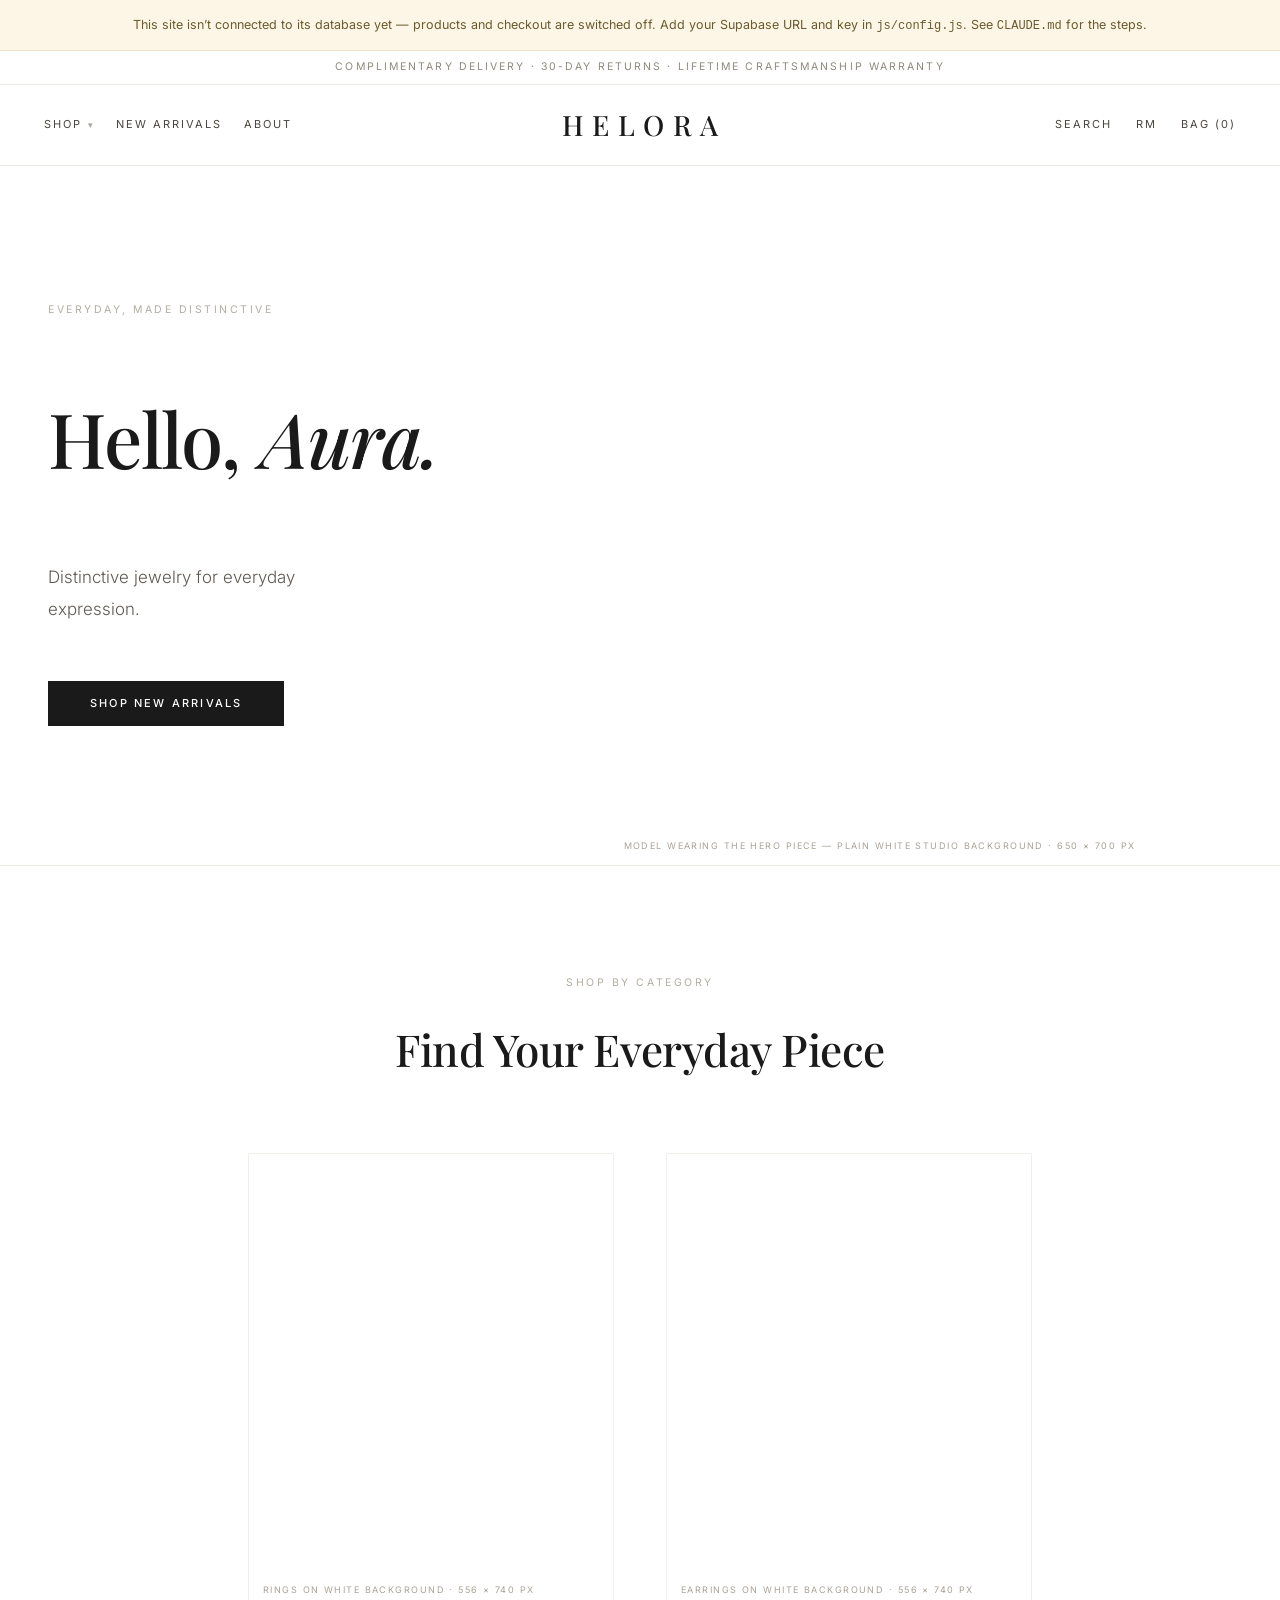
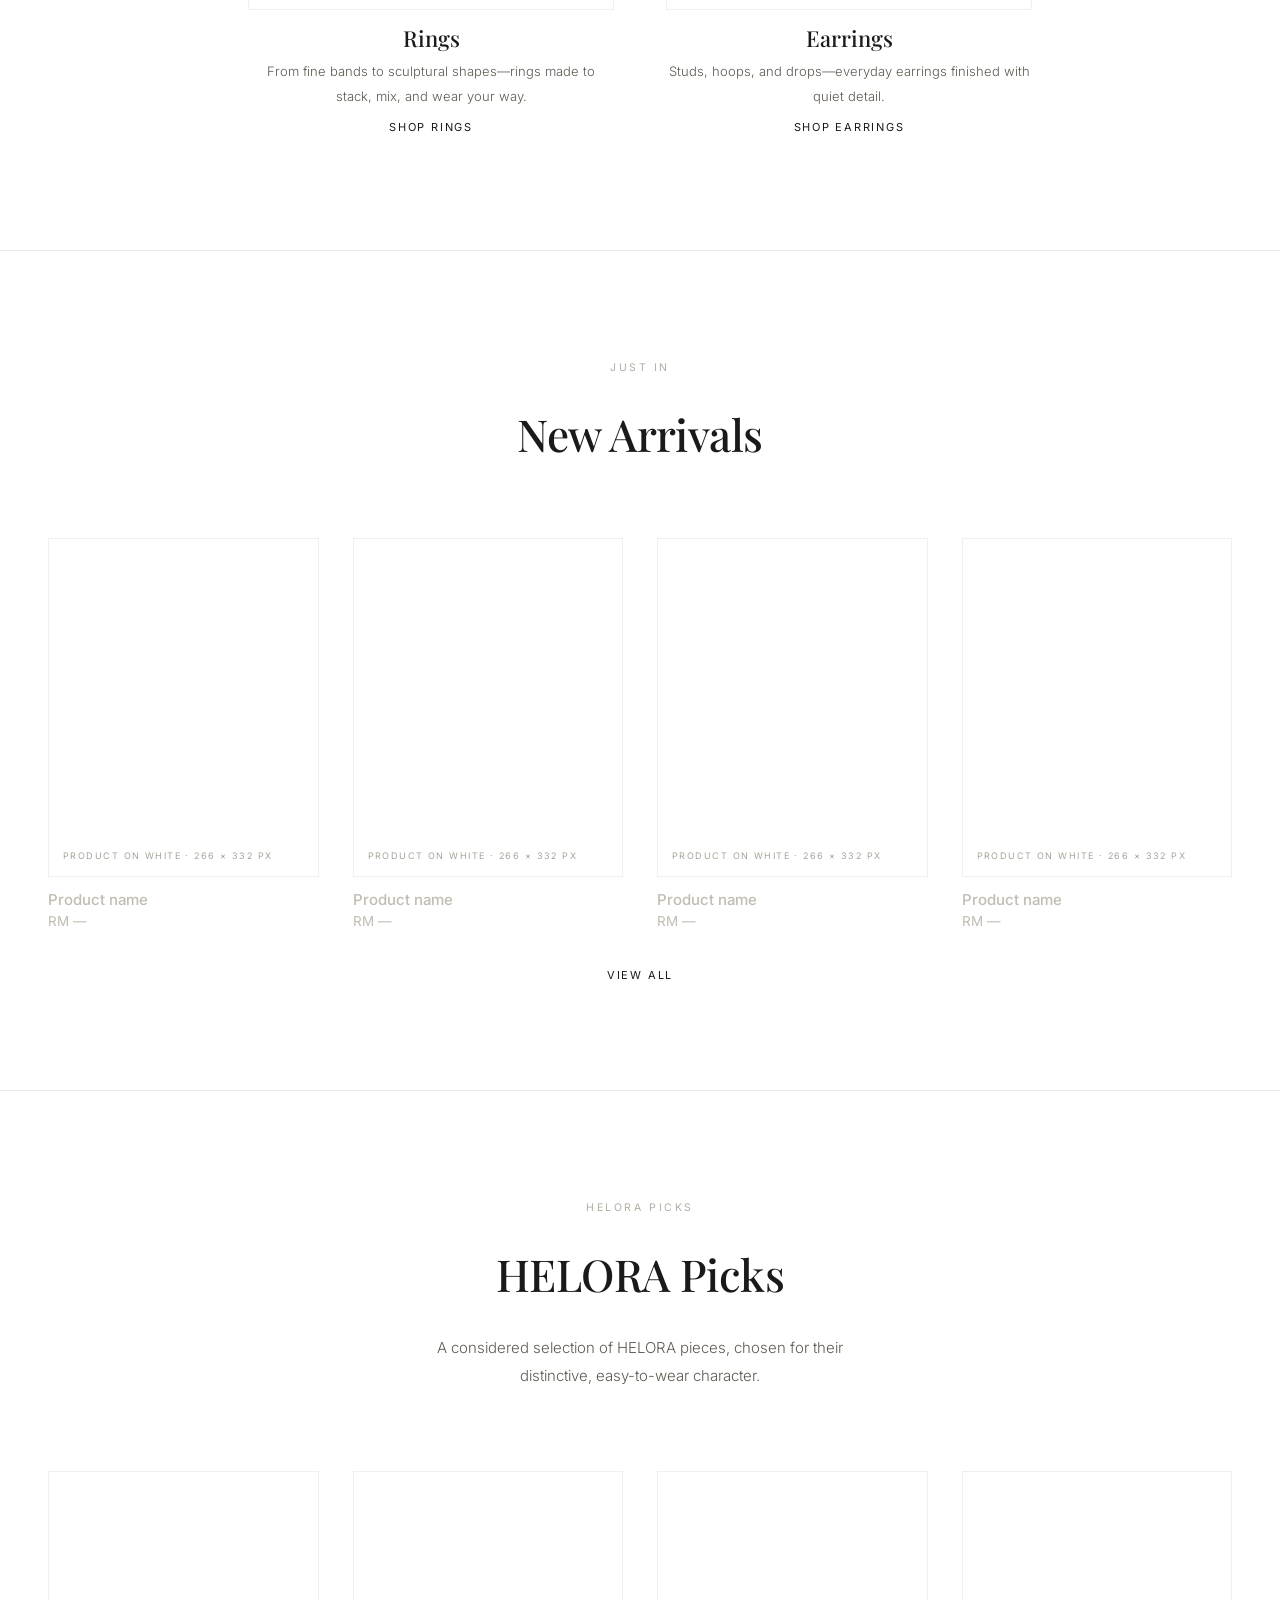
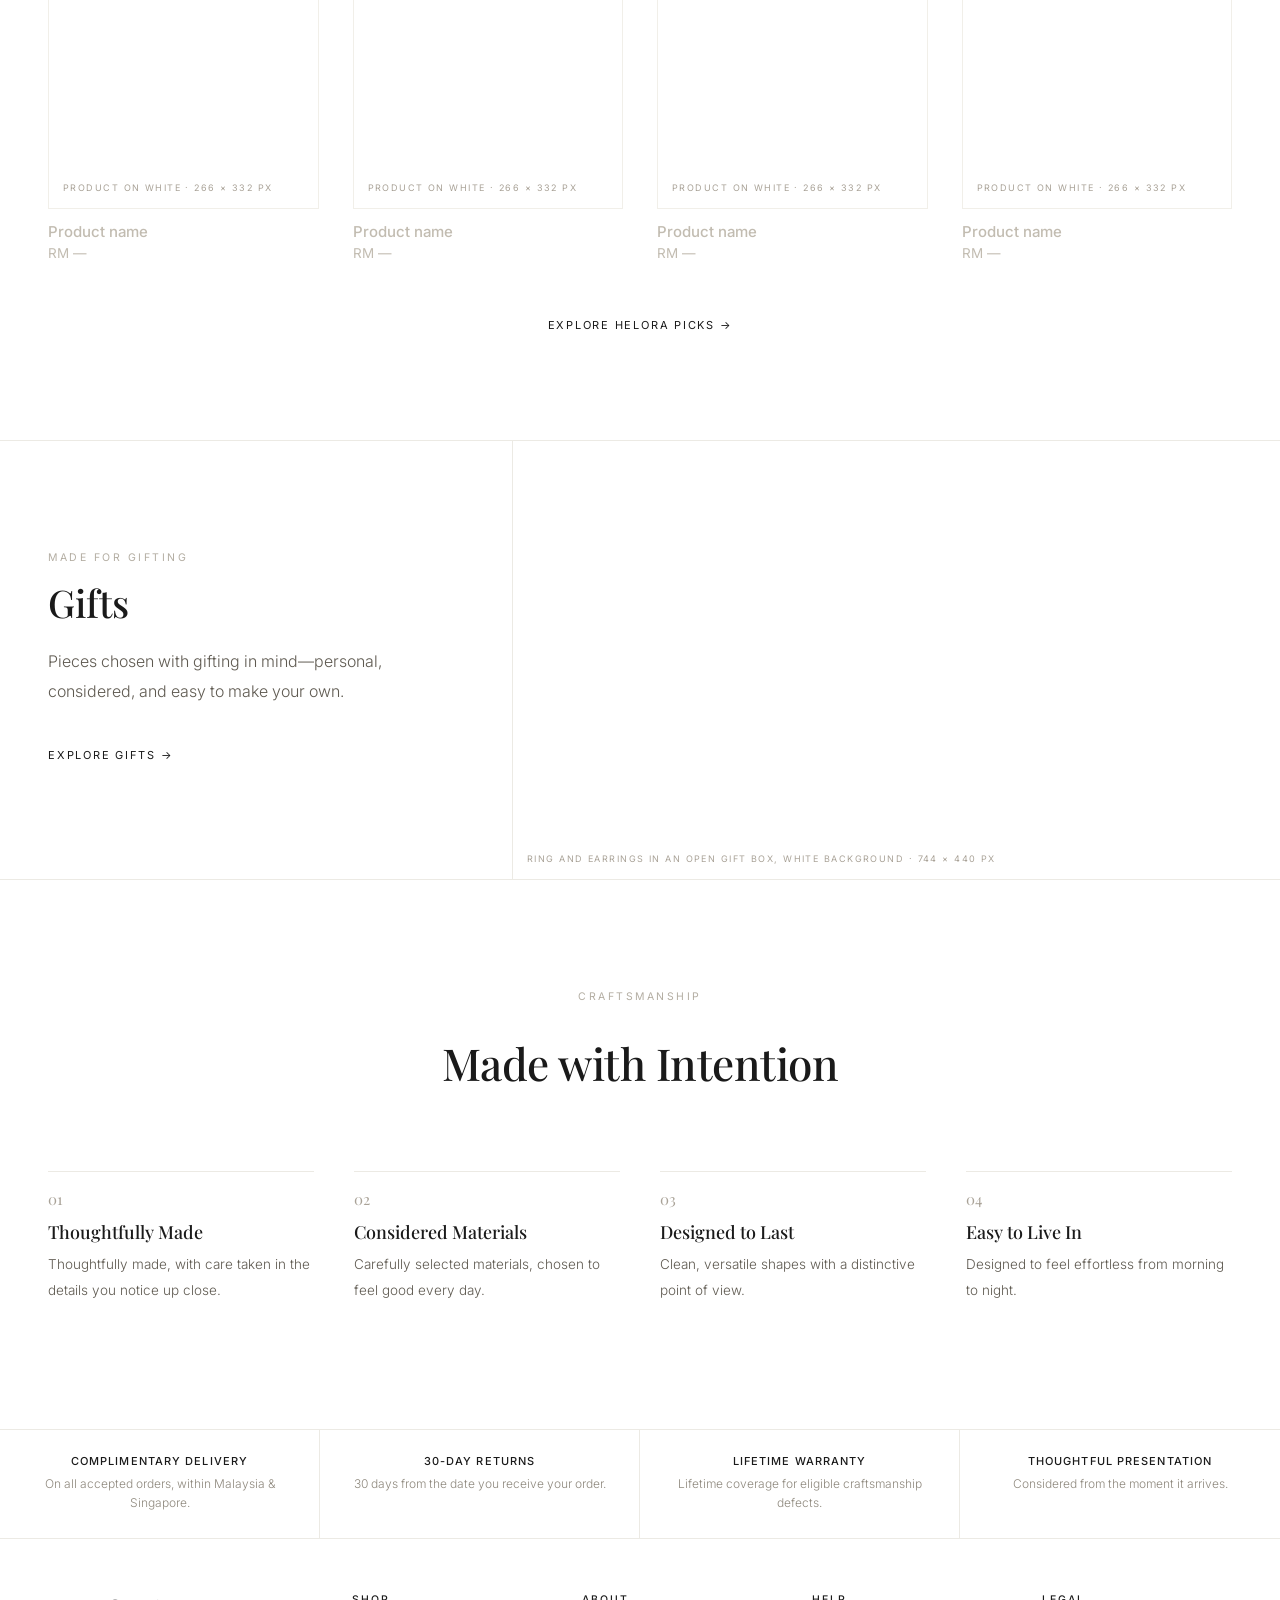
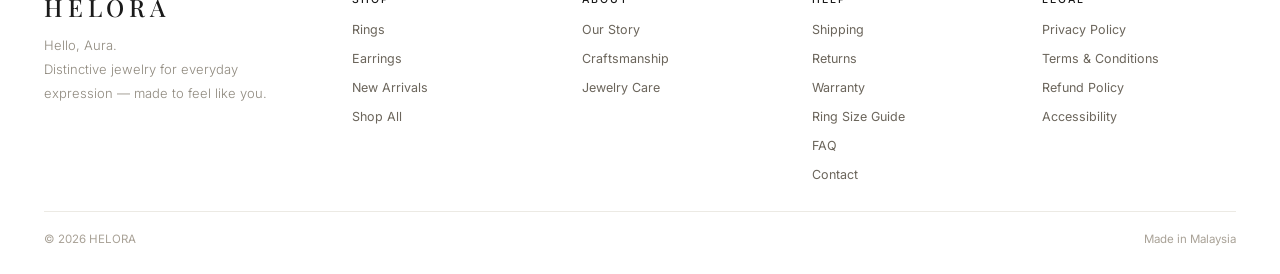
==== index.html @ a43f25a5 "HELORA — jewelry shop built from the Claude Design mockup Static site (no build step) for Cloudflare" ====
<!DOCTYPE html>
<html lang="en">
<head>
<meta charset="utf-8">
<meta name="viewport" content="width=device-width, initial-scale=1">
<title>HELORA — Hello, Aura.</title>
<meta name="description" content="HELORA — distinctive jewelry for everyday expression. Rings and earrings in 925 sterling silver and 18K gold vermeil. Complimentary delivery across Malaysia &amp; Singapore.">
<meta name="theme-color" content="#ffffff">

<meta property="og:type" content="website">
<meta property="og:title" content="HELORA — Hello, Aura.">
<meta property="og:description" content="Distinctive jewelry for everyday expression.">
<meta name="twitter:card" content="summary_large_image">

<link rel="icon" href="data:image/svg+xml,<svg xmlns='http://www.w3.org/2000/svg' viewBox='0 0 100 100'><rect width='100' height='100' fill='%23fff'/><text x='50' y='68' font-size='58' font-family='Georgia,serif' text-anchor='middle' fill='%231a1a1a'>H</text></svg>">

<link rel="preconnect" href="https://fonts.googleapis.com">
<link rel="preconnect" href="https://fonts.gstatic.com" crossorigin>
<link href="https://fonts.googleapis.com/css2?family=Playfair+Display:ital,wght@0,400;0,500;0,600;1,400;1,500&family=Inter:wght@300;400;500;600&display=swap" rel="stylesheet">
<link rel="stylesheet" href="./css/helora.css">
</head>
<body>

<div id="notice"></div>
<header id="hd"></header>
<main id="main"></main>
<footer id="ft"></footer>
<div id="overlays"></div>

<noscript>
  <div style="padding:60px 24px;text-align:center;font:300 16px/1.9 Inter,system-ui,sans-serif;color:#5f5a51">
    <div style="font:500 28px/1 'Playfair Display',Georgia,serif;letter-spacing:.3em;margin-bottom:20px">HELORA</div>
    HELORA needs JavaScript switched on to show the collection. Please enable it and reload.
  </div>
</noscript>

<script type="module" src="./js/app.js"></script>
</body>
</html>
---- css/helora.css ----
/* ==========================================================================
   HELORA — design system
   Ported from "HELORA Site.dc.html" (Claude Design).
   Change a colour or size here and it changes everywhere on the site.
   ========================================================================== */

:root {
  --ink:        #1a1a1a;   /* headings, buttons, strong text */
  --body:       #5f5a51;   /* paragraph text */
  --muted:      #8f897e;   /* labels, small print */
  --soft:       #a9a297;   /* captions, hints */
  --ghost:      #c2bcb1;   /* "not filled in yet" text */
  --eyebrow:    #b3ada2;   /* small uppercase labels above titles */
  --line:       #eceae4;   /* main hairline borders */
  --line-soft:  #f1efe9;
  --line-faint: #f4f2ed;
  --field:      #dcd8ce;   /* input borders */
  --bg:         #ffffff;

  --serif: 'Playfair Display', Georgia, serif;
  --sans:  Inter, system-ui, -apple-system, sans-serif;

  --ease: cubic-bezier(.22, .61, .36, 1);
  --pad:  44px;            /* standard page side padding */
}

*, *::before, *::after { box-sizing: border-box; }

body {
  margin: 0;
  background: var(--bg);
  font-family: var(--sans);
  color: var(--ink);
  -webkit-font-smoothing: antialiased;
}

img { max-width: 100%; display: block; }
button { font: inherit; color: inherit; background: none; border: none; padding: 0; cursor: pointer; }
input, textarea, select { font: inherit; color: inherit; }
a { color: var(--ink); text-decoration: none; }

/* ---------- Type scale ---------------------------------------------------- */

.eb {                                   /* eyebrow */
  font: 400 10.5px/1 var(--sans);
  letter-spacing: .24em;
  text-transform: uppercase;
  color: var(--eyebrow);
}
.ti { font: 500 46px/1.12 var(--serif); color: var(--ink); }
.sec {
  font: 500 44px/1.08 var(--serif);
  letter-spacing: -.012em;
  color: var(--ink);
}
.p  { font: 300 16px/1.9 var(--sans); color: var(--body); }
.sh {                                   /* small heading */
  font: 500 11px/1 var(--sans);
  letter-spacing: .2em;
  text-transform: uppercase;
  color: var(--muted);
}
.q  { font: 400 30px/1.5 var(--serif); color: var(--ink); font-style: italic; }
.tc { font: 400 13.5px/1.7 var(--sans); color: var(--body); }

/* ---------- Buttons and links --------------------------------------------- */

.btn {
  display: inline-flex;
  align-items: center;
  justify-content: center;
  padding: 17px 42px;
  background: var(--ink);
  color: #fff;
  font: 500 11px/1 var(--sans);
  letter-spacing: .2em;
  text-transform: uppercase;
  cursor: pointer;
  transition: background .25s var(--ease), transform .25s var(--ease), opacity .25s;
}
.btn:hover { background: #000; transform: translateY(-2px); }
.btn[disabled] { opacity: .45; pointer-events: none; }

.btn-ghost {
  display: inline-flex;
  align-items: center;
  justify-content: center;
  padding: 17px 42px;
  border: 1px solid var(--field);
  font: 500 11px/1 var(--sans);
  letter-spacing: .2em;
  text-transform: uppercase;
  cursor: pointer;
  transition: border-color .25s, color .25s;
}
.btn-ghost:hover { border-color: var(--ink); }

/* Animated underline, used on nav items and inline links */
.lnk, .ul { position: relative; display: inline-block; cursor: pointer; }
.lnk {
  font: 400 11px/1 var(--sans);
  letter-spacing: .16em;
  text-transform: uppercase;
  color: var(--ink);
  padding-bottom: 5px;
}
.lnk::after, .ul::after {
  content: "";
  position: absolute;
  left: 0; bottom: 0; right: .2em;
  height: 1px;
  background: currentColor;
  transform: scaleX(0);
  transform-origin: left center;
  transition: transform .38s var(--ease);
}
.lnk:hover::after, .ul:hover::after { transform: scaleX(1); }

/* ---------- Image frames --------------------------------------------------- */

.ph {                                   /* photo frame */
  background: #fff;
  border: 1px solid var(--line-soft);
  position: relative;
  overflow: hidden;
}
.ph > img { width: 100%; height: 100%; object-fit: cover; }
.ph > .cap {                            /* caption shown only when empty */
  position: absolute;
  left: 14px; bottom: 12px; right: 14px;
  font: 400 9px/1.6 var(--sans);
  letter-spacing: .16em;
  text-transform: uppercase;
  color: var(--soft);
}
/* Second image that fades in on hover */
.sw { position: relative; }
.sw-b {
  position: absolute; inset: 0;
  opacity: 0;
  transition: opacity .7s var(--ease);
}
.sw:hover .sw-b { opacity: 1; }

/* ---------- Motion --------------------------------------------------------- */

@keyframes helRise    { from { opacity: 0; transform: translateY(26px); } to { opacity: 1; transform: none; } }
@keyframes helSlideIn { from { transform: translateX(30px); opacity: 0; } to { transform: none; opacity: 1; } }
@keyframes helToast   { from { opacity: 0; transform: translateY(10px); } to { opacity: 1; transform: none; } }
@keyframes helPage    { from { opacity: 0; transform: translateY(12px); } to { opacity: 1; transform: none; } }
@keyframes helFade    { from { opacity: 0; transform: translateY(-6px); } to { opacity: 1; transform: none; } }
@keyframes helSpin    { to { transform: rotate(360deg); } }

/* Scroll-in reveal — JS adds .is-in when the element scrolls into view */
[data-reveal] {
  opacity: 0;
  transform: translateY(20px);
  transition: opacity .8s var(--ease), transform .8s var(--ease);
}
[data-reveal].is-in { opacity: 1; transform: none; }

.page { animation: helPage .5s var(--ease) both; }

@media (prefers-reduced-motion: reduce) {
  *, *::before, *::after {
    animation-duration: .01ms !important;
    animation-iteration-count: 1 !important;
    transition-duration: .01ms !important;
  }
  [data-reveal] { opacity: 1; transform: none; }
}

/* ---------- Layout helpers -------------------------------------------------- */

.wrap     { padding-left: var(--pad); padding-right: var(--pad); }
.center   { text-align: center; }
.grid     { display: grid; }
.g2       { grid-template-columns: repeat(2, 1fr); }
.g4       { grid-template-columns: repeat(4, 1fr); }
.rule-t   { border-top: 1px solid var(--line); }
.rule-b   { border-bottom: 1px solid var(--line); }

.section-head { padding: 112px var(--pad) 44px; text-align: center; }

/* ==========================================================================
   Header
   ========================================================================== */

.hd { background: #fff; position: relative; z-index: 30; }

.hd-ticker {
  text-align: center;
  padding: 11px 34px;
  border-bottom: 1px solid var(--line);
  font: 400 10.5px/1 var(--sans);
  letter-spacing: .2em;
  text-transform: uppercase;
  color: var(--muted);
}
.hd-bar {
  display: grid;
  grid-template-columns: 1fr auto 1fr;
  align-items: center;
  padding: 26px var(--pad);
  border-bottom: 1px solid var(--line);
}
.hd-left, .hd-right {
  display: flex;
  align-items: center;
  gap: 22px;
  font: 400 11px/1 var(--sans);
  letter-spacing: .18em;
  text-transform: uppercase;
  color: #4a453d;
}
.hd-left  { justify-self: start; }
.hd-right { justify-self: end; gap: 24px; }
.hd-left .ul:hover, .hd-right .ul:hover { color: var(--ink); }

.hd-logo {
  font: 500 28px/1 var(--serif);
  letter-spacing: .3em;
  color: var(--ink);
  text-indent: .3em;
  cursor: pointer;
}

.hd-shop { position: relative; }
.hd-shop-t { display: inline-flex; align-items: center; gap: 6px; cursor: pointer; transition: color .2s; }
.hd-shop-t span { font-size: 9px; color: var(--soft); }
.hd-menu { position: absolute; top: 100%; left: -20px; padding-top: 18px; z-index: 20; animation: helFade .22s ease both; }
.hd-menu-in {
  background: #fff;
  border: 1px solid var(--line);
  box-shadow: 0 18px 44px rgba(0,0,0,.08);
  padding: 20px 26px;
  display: flex;
  flex-direction: column;
  align-items: flex-start;
  gap: 14px;
  min-width: 172px;
}
.hd-menu-in .ul {
  font: 400 11px/1 var(--sans);
  letter-spacing: .16em;
  text-transform: uppercase;
  color: var(--ink);
  white-space: nowrap;
}

.hd-burger { display: none; font-size: 18px; line-height: 1; }

/* On desktop the Shop menu opens on hover, as it does in the design.
   The click handler still works, which is what mobile and keyboards use. */
@media (hover: hover) and (min-width: 861px) {
  .hd-shop:hover .hd-menu[hidden] { display: block; }
}

/* ==========================================================================
   Search overlay
   ========================================================================== */

.ov-scrim { position: fixed; inset: 0; background: rgba(20,18,15,.24); z-index: 80; }
.search-panel {
  position: fixed; top: 0; left: 0; right: 0;
  background: #fff;
  z-index: 81;
  border-bottom: 1px solid var(--line);
  padding: 34px var(--pad) 28px;
  animation: helFade .28s ease both;
}
.search-row { display: flex; align-items: center; gap: 22px; max-width: 900px; margin: 0 auto; }
.search-row input {
  flex: 1;
  border: none;
  border-bottom: 1px solid var(--field);
  outline: none;
  padding: 12px 0;
  font: 400 24px/1.4 var(--serif);
  color: var(--ink);
  background: transparent;
}
.search-results { max-width: 900px; margin: 20px auto 0; max-height: 52vh; overflow: auto; }
.search-hit {
  display: flex; justify-content: space-between; align-items: center; gap: 20px;
  padding: 15px 0;
  border-bottom: 1px solid var(--line-faint);
  cursor: pointer;
  transition: padding-left .25s var(--ease);
}
.search-hit:hover { padding-left: 8px; }
.search-hit-l { font: 400 15px/1.4 var(--sans); color: var(--ink); }
.search-hit-k { font: 400 10px/1 var(--sans); letter-spacing: .18em; text-transform: uppercase; color: var(--soft); }
.search-empty { padding: 22px 0; font: 300 14px/1.8 var(--sans); color: var(--soft); }

/* ==========================================================================
   Home
   ========================================================================== */

.hero { display: grid; grid-template-columns: 1fr 1.1fr; min-height: 700px; border-bottom: 1px solid var(--line); }
.hero-copy { display: flex; flex-direction: column; justify-content: center; padding: 0 56px 0 48px; }
.hero-h {
  font: 500 76px/1.02 var(--serif);
  letter-spacing: -.02em;
  color: var(--ink);
  display: flex; gap: .28em; flex-wrap: wrap;
}
.hero-h span:nth-child(1) { animation: helRise .95s var(--ease) .12s both; }
.hero-h span:nth-child(2) { animation: helRise .95s var(--ease) .3s both; font-style: italic; }
.hero-img { height: 100%; border: none; }

.cat-grid { display: grid; grid-template-columns: repeat(2, 1fr); gap: 52px; padding: 0 48px 112px; max-width: 880px; margin: 0 auto; }
.cat-card { display: flex; flex-direction: column; gap: 14px; cursor: pointer; }
.cat-card .ph { aspect-ratio: 4/5; cursor: pointer; }
.cat-name { font: 500 22px/1.3 var(--serif); color: var(--ink); }

.gift { display: grid; grid-template-columns: 2fr 3fr; border-top: 1px solid var(--line); border-bottom: 1px solid var(--line); min-height: 440px; }
.gift-copy { padding: 64px 48px; display: flex; flex-direction: column; justify-content: center; }
.gift-img { border: none; border-left: 1px solid var(--line); }

.craft-grid { display: grid; grid-template-columns: repeat(4, 1fr); gap: 40px; padding: 0 48px 112px; }
.craft-item { border-top: 1px solid var(--line); padding-top: 20px; }
.craft-num { font: 400 15px/1 var(--serif); color: var(--soft); margin-bottom: 14px; }
.craft-h { font: 500 18px/1.3 var(--serif); color: var(--ink); }

/* ==========================================================================
   Product cards / grids
   ========================================================================== */

.prod-grid { display: grid; grid-template-columns: repeat(4, 1fr); gap: 34px; padding: 0 48px 30px; }
.prod-card { display: flex; flex-direction: column; gap: 12px; }
.prod-card .ph { aspect-ratio: 4/5; cursor: pointer; }
.prod-name  { font: 500 15px/1.4 var(--sans); color: var(--ink); }
.prod-price { font: 400 13.5px/1.7 var(--sans); color: var(--body); }
.prod-name.is-empty, .prod-price.is-empty { color: var(--ghost); }
.prod-add {
  margin-top: 12px;
  font: 400 10px/1 var(--sans);
  letter-spacing: .18em;
  text-transform: uppercase;
  color: var(--muted);
  padding-bottom: 6px;
  transition: color .25s;
}
.prod-add:hover { color: var(--ink); }

.wish {
  position: absolute;
  right: 12px; top: 12px;
  font: 400 14px/1 var(--sans);
  color: var(--ink);
  cursor: pointer;
  z-index: 3;
  transition: transform .2s;
  background: none; border: none;
}
.wish:hover { transform: scale(1.2); }

/* Collection page grid — square tiles */
.col-grid { display: grid; grid-template-columns: repeat(4, 1fr); gap: 26px; padding: 40px var(--pad) 24px; }
.col-card { cursor: pointer; display: flex; flex-direction: column; gap: 12px; }
.col-card .ph { aspect-ratio: 1; }
.col-head { padding: 60px var(--pad) 38px; text-align: center; border-bottom: 1px solid var(--line); }
.col-head .kicker { font: 400 11px/1 var(--sans); letter-spacing: .2em; text-transform: uppercase; color: var(--soft); margin-bottom: 14px; }
.col-head h1 { font: 500 44px/1.1 var(--serif); color: var(--ink); margin: 0; }
.col-head .intro { font: 300 15px/1.8 var(--sans); color: var(--muted); max-width: 56ch; margin: 14px auto 0; }
.col-tools {
  display: flex; align-items: center; justify-content: flex-end;
  padding: 18px var(--pad);
  border-bottom: 1px solid var(--line);
  font: 400 11.5px/1 var(--sans);
  letter-spacing: .12em; text-transform: uppercase;
  color: var(--muted);
  gap: 22px;
}
.col-note { text-align: center; padding: 0 var(--pad) 70px; font: 400 12px/1.7 var(--sans); color: var(--soft); }

/* ==========================================================================
   Product detail
   ========================================================================== */

.pd { display: grid; grid-template-columns: 1fr 1fr; }
.pd-media { padding: 34px var(--pad) 56px; border-right: 1px solid var(--line); }
.pd-back { font: 400 11px/1 var(--sans); letter-spacing: .16em; text-transform: uppercase; color: var(--soft); margin-bottom: 20px; cursor: pointer; }
.pd-main { aspect-ratio: 1; }
.pd-thumbs { display: flex; gap: 10px; margin-top: 12px; flex-wrap: wrap; }
.pd-thumbs .ph { width: 74px; height: 74px; cursor: pointer; }
.pd-thumbs .ph.is-active { outline: 1px solid var(--ink); outline-offset: -1px; }

.pd-info { padding: 62px 56px 56px; }
.pd-tag   { font: 400 11px/1 var(--sans); letter-spacing: .2em; text-transform: uppercase; color: var(--ghost); margin-bottom: 16px; }
.pd-name  { font: 500 42px/1.12 var(--serif); color: var(--ink); }
.pd-price { font: 400 20px/1 var(--serif); color: var(--ink); margin-top: 20px; }
.pd-desc  { font: 300 15px/1.9 var(--sans); color: var(--body); margin: 22px 0 30px; max-width: 44ch; }
.pd-name.is-empty, .pd-price.is-empty, .pd-desc.is-empty { color: var(--ghost); }

.pd-field { margin-bottom: 26px; }
.pd-label { font: 500 10.5px/1 var(--sans); letter-spacing: .2em; text-transform: uppercase; color: var(--muted); margin-bottom: 9px; }
.pd-select { padding: 13px 14px; border: 1px solid var(--field); font: 400 13.5px/1.2 var(--sans); color: var(--ink); max-width: 240px; width: 100%; background: #fff; }
.pd-sizelink { font: 400 12px/1.7 var(--sans); color: var(--soft); margin-top: 10px; border-bottom: 1px solid var(--field); display: inline-block; cursor: pointer; }

.qty { display: inline-flex; align-items: center; border: 1px solid var(--field); }
.qty button { width: 38px; height: 40px; display: flex; align-items: center; justify-content: center; color: var(--muted); }
.qty button:hover { color: var(--ink); }
.qty span { width: 44px; text-align: center; font: 400 14px/40px var(--sans); color: var(--ink); }

.pd-actions { display: flex; gap: 12px; }
.pd-actions > * { flex: 1; height: 54px; padding: 0; }

.pd-spec { margin-top: 34px; border-top: 1px solid var(--line); padding-top: 22px; }
.pd-spec h3 { font: 500 10.5px/1 var(--sans); letter-spacing: .2em; text-transform: uppercase; color: var(--muted); margin: 0 0 16px; }
.pd-spec-row { display: flex; justify-content: space-between; gap: 20px; padding: 9px 0; border-bottom: 1px solid var(--line-faint); font: 400 13px/1.6 var(--sans); }
.pd-spec-row span:first-child { color: var(--muted); }
.pd-spec-row span:last-child  { color: var(--ink); text-align: right; }
.pd-note { font: 400 12px/1.7 var(--sans); color: var(--soft); margin-top: 18px; }

.pd-hygiene { font: 400 12px/1.7 var(--sans); color: var(--soft); margin-top: 18px; padding: 14px 16px; background: #fbfaf8; border: 1px solid var(--line-faint); }
.pd-pair { font: 400 12.5px/1.6 var(--sans); color: var(--muted); margin: 18px 0 26px; }

/* ==========================================================================
   Bag drawer
   ========================================================================== */

.bag {
  position: fixed; top: 0; right: 0; bottom: 0;
  width: 420px; max-width: 100vw;
  background: #fff;
  z-index: 91;
  display: flex; flex-direction: column;
  border-left: 1px solid var(--line);
  animation: helSlideIn .34s var(--ease) both;
}
.bag-hd { display: flex; align-items: center; justify-content: space-between; padding: 26px 28px; border-bottom: 1px solid var(--line); }
.bag-hd h2 { font: 500 22px/1 var(--serif); margin: 0; }
.bag-close { font-size: 22px; line-height: 1; color: var(--muted); }
.bag-body { flex: 1; overflow: auto; padding: 8px 28px; }
.bag-item { display: flex; gap: 16px; align-items: center; padding: 18px 0; border-bottom: 1px solid var(--line-faint); }
.bag-item .ph { width: 62px; height: 62px; flex: none; }
.bag-item-mid { flex: 1; min-width: 0; }
.bag-item-n { font: 500 14px/1.4 var(--sans); color: var(--ink); }
.bag-item-m { font: 400 12px/1.7 var(--sans); color: var(--muted); }
.bag-rm { font: 400 10.5px/1 var(--sans); letter-spacing: .16em; text-transform: uppercase; color: var(--muted); }
.bag-empty { padding: 40px 0; font: 300 14px/1.8 var(--sans); color: var(--soft); text-align: center; }
.bag-ft { padding: 22px 28px 28px; border-top: 1px solid var(--line); }
.bag-sub { display: flex; justify-content: space-between; font: 400 14px/1 var(--sans); color: var(--ink); margin-bottom: 18px; }
.bag-ft .btn { width: 100%; }
.bag-fine { font: 400 11px/1.6 var(--sans); color: var(--soft); text-align: center; margin-top: 12px; }

.toast {
  position: fixed; left: 50%; bottom: 34px;
  transform: translateX(-50%);
  background: var(--ink); color: #fff;
  padding: 15px 26px;
  display: flex; align-items: center; gap: 18px;
  font: 400 12px/1 var(--sans);
  letter-spacing: .12em; text-transform: uppercase;
  z-index: 95;
  cursor: pointer;
  animation: helToast .3s var(--ease) both;
}

/* ==========================================================================
   Checkout / confirmation
   ========================================================================== */

.co-bar { display: flex; justify-content: space-between; align-items: center; padding: 22px var(--pad); border-bottom: 1px solid var(--line); }
.co-bar .logo { font: 500 22px/1 var(--serif); letter-spacing: .3em; text-indent: .3em; }
.co-bar .sec-note { font: 400 10.5px/1 var(--sans); letter-spacing: .18em; text-transform: uppercase; color: var(--muted); }

.co { display: grid; grid-template-columns: 1.35fr 1fr; align-items: start; }
.co-form { padding: 46px var(--pad) 70px; border-right: 1px solid var(--line); }
.co-form h2 { font: 500 26px/1.2 var(--serif); margin: 0 0 10px; }
.co-lead { font: 300 14px/1.8 var(--sans); color: var(--muted); margin-bottom: 28px; max-width: 52ch; }

.f-grid { display: grid; grid-template-columns: 1fr 1fr; gap: 16px; }
.f { display: flex; flex-direction: column; gap: 7px; }
.f.full { grid-column: 1 / -1; }
.f label { font: 500 10.5px/1 var(--sans); letter-spacing: .18em; text-transform: uppercase; color: var(--muted); }
.f input, .f textarea {
  border: 1px solid var(--field);
  background: #fff;
  padding: 13px 14px;
  font: 400 14px/1.4 var(--sans);
  outline: none;
  transition: border-color .2s;
  width: 100%;
}
.f input:focus, .f textarea:focus { border-color: var(--ink); }
.f textarea { resize: vertical; min-height: 76px; }
.f .err { font: 400 11.5px/1.5 var(--sans); color: #a4443a; }
.f.is-bad input, .f.is-bad textarea { border-color: #c98a82; }

.pay-head { font: 500 11px/1 var(--sans); letter-spacing: .2em; text-transform: uppercase; color: var(--muted); margin: 36px 0 14px; }
.pay-opt {
  display: flex; align-items: center; gap: 14px;
  padding: 16px 18px;
  border: 1px solid var(--line);
  margin-bottom: 10px;
  cursor: pointer;
  transition: border-color .2s, background .2s;
  width: 100%;
  text-align: left;
}
.pay-opt:hover { border-color: var(--field); background: #fdfcfb; }
.pay-opt.is-on { border-color: var(--ink); }
.pay-dot { width: 14px; height: 14px; border-radius: 50%; border: 1px solid var(--field); flex: none; transition: border .2s; }
.pay-opt.is-on .pay-dot { border: 4px solid var(--ink); }
.pay-n { font: 400 14px/1.4 var(--sans); color: var(--ink); flex: 1; }
.pay-m { font: 400 11.5px/1.4 var(--sans); color: var(--soft); }

.co-fine { font: 400 11.5px/1.7 var(--sans); color: var(--soft); margin-top: 16px; }

.co-sum { padding: 46px var(--pad) 70px; position: sticky; top: 0; }
.co-sum h3 { font: 500 11px/1 var(--sans); letter-spacing: .2em; text-transform: uppercase; color: var(--muted); margin: 0 0 20px; }
.co-line { display: flex; gap: 14px; align-items: center; padding: 14px 0; border-bottom: 1px solid var(--line-faint); }
.co-line .ph { width: 58px; height: 58px; flex: none; }
.co-line-mid { flex: 1; min-width: 0; }
.co-line-n { font: 500 13.5px/1.4 var(--sans); color: var(--ink); }
.co-line-m { font: 400 11.5px/1.6 var(--sans); color: var(--muted); }
.co-line-p { font: 400 13px/1 var(--sans); color: var(--ink); }
.co-promo { display: flex; gap: 10px; margin: 20px 0; }
.co-promo input { flex: 1; border: 1px solid var(--field); padding: 12px 14px; font: 400 13px/1.2 var(--sans); outline: none; }
.co-promo button { padding: 0 20px; border: 1px solid var(--field); font: 500 10.5px/1 var(--sans); letter-spacing: .16em; text-transform: uppercase; color: var(--muted); }
.co-promo button:hover { border-color: var(--ink); color: var(--ink); }
.co-sub { padding: 16px 0; border-top: 1px solid var(--line); }
.co-sub-row { display: flex; justify-content: space-between; padding: 6px 0; font: 400 13.5px/1.6 var(--sans); color: var(--body); }
.co-total { display: flex; justify-content: space-between; padding: 16px 0; border-top: 1px solid var(--line); font: 500 17px/1 var(--sans); color: var(--ink); }
.co-badges { font: 400 11.5px/1.7 var(--sans); color: var(--soft); margin-top: 16px; }

.cf-head { text-align: center; padding: 76px var(--pad) 40px; }
.cf-head .tag { font: 400 10.5px/1 var(--sans); letter-spacing: .22em; text-transform: uppercase; color: var(--muted); margin-bottom: 18px; }
.cf-head h1 { font: 500 50px/1.1 var(--serif); margin: 0 0 16px; }
.cf-meta { display: grid; grid-template-columns: repeat(4, 1fr); border-top: 1px solid var(--line); border-bottom: 1px solid var(--line); }
.cf-meta > div { padding: 22px 20px; text-align: center; border-right: 1px solid var(--line); }
.cf-meta > div:last-child { border-right: none; }
.cf-meta .k { font: 400 10px/1 var(--sans); letter-spacing: .2em; text-transform: uppercase; color: var(--soft); margin-bottom: 9px; }
.cf-meta .v { font: 400 14px/1.4 var(--sans); color: var(--ink); word-break: break-word; }

.steps { display: flex; align-items: center; justify-content: center; gap: 10px; padding: 44px var(--pad); flex-wrap: wrap; }
.step { display: flex; align-items: center; gap: 9px; font: 400 11px/1 var(--sans); letter-spacing: .16em; text-transform: uppercase; color: var(--soft); }
.step .dot { width: 9px; height: 9px; border-radius: 50%; background: var(--field); }
.step.is-on { color: var(--ink); }
.step.is-on .dot { background: var(--ink); }
.step-bar { width: 44px; height: 1px; background: var(--line); }

/* ==========================================================================
   Content pages (story, craft, size, faq, shipping, care, returns, contact, legal)
   ========================================================================== */

.pg-head { padding: 76px var(--pad) 40px; }
.pg-head.center { text-align: center; }
.pg-head .ti { margin-top: 14px; }
.pg-head .p  { margin-top: 16px; max-width: 60ch; }
.pg-head.center .p { margin-left: auto; margin-right: auto; }

.story-cols { display: grid; grid-template-columns: 1fr 1fr; gap: 48px; padding: 56px var(--pad); }
.story-quote { text-align: center; padding: 56px var(--pad) 76px; border-top: 1px solid var(--line); }
.story-more { display: grid; grid-template-columns: 1fr 1fr; gap: 48px; padding: 0 var(--pad) 90px; align-items: center; }
.story-more .ph { aspect-ratio: 4/3; }
.story-links { display: flex; flex-direction: column; gap: 14px; margin-top: 16px; }
.story-links .lnk { display: flex; justify-content: space-between; max-width: 260px; }

.craft-row { display: grid; grid-template-columns: 1fr 1fr; gap: 48px; padding: 48px var(--pad); align-items: center; }
.craft-row .ph { aspect-ratio: 4/3; }
.craft-row .n { font: 400 15px/1 var(--serif); color: var(--soft); margin-bottom: 12px; }
.craft-row h3 { font: 500 26px/1.2 var(--serif); margin: 0 0 14px; }

.two-col { display: grid; grid-template-columns: 1fr 1fr; gap: 56px; padding: 40px var(--pad) 90px; align-items: start; }

.steps-list { display: flex; flex-direction: column; gap: 16px; margin: 18px 0; }
.steps-list > div { display: flex; gap: 16px; align-items: flex-start; }
.steps-list .n { font: 400 12px/1.8 var(--sans); letter-spacing: .12em; color: var(--soft); flex: none; width: 22px; }

.tbl { width: 100%; border-collapse: collapse; margin-top: 16px; }
.tbl th {
  text-align: left;
  font: 500 10.5px/1 var(--sans);
  letter-spacing: .18em;
  text-transform: uppercase;
  color: var(--muted);
  padding: 0 0 12px;
  border-bottom: 1px solid var(--line);
}
.tbl td { font: 400 13.5px/1.7 var(--sans); color: var(--body); padding: 10px 0; border-bottom: 1px solid var(--line-faint); }
.tbl td:last-child, .tbl th:last-child { text-align: right; }

.fine { font: 400 12px/1.7 var(--sans); color: var(--soft); margin-top: 18px; }

.acc { border-top: 1px solid var(--line); }
.acc-item { border-bottom: 1px solid var(--line); }
.acc-q {
  width: 100%;
  display: flex; justify-content: space-between; align-items: center; gap: 20px;
  padding: 20px 0;
  font: 400 15px/1.5 var(--sans);
  color: var(--ink);
  text-align: left;
}
.acc-q .mark { color: var(--soft); font-size: 13px; flex: none; }
.acc-a { overflow: hidden; max-height: 0; transition: max-height .35s var(--ease); }
.acc-item.is-open .acc-a { max-height: 480px; }
.acc-a .p { padding: 0 0 22px; font-size: 14.5px; max-width: 62ch; }

.side-nav { display: flex; flex-direction: column; gap: 12px; margin-top: 22px; }
.side-nav button {
  text-align: left;
  font: 400 13px/1.6 var(--sans);
  color: var(--muted);
  transition: color .2s;
  padding: 3px 0;
}
.side-nav button:hover, .side-nav button.is-on { color: var(--ink); }

.blocks > div { margin-bottom: 34px; }
.blocks h3 { font: 500 20px/1.3 var(--serif); margin: 0 0 10px; color: var(--ink); }
.blocks .p { font-size: 14.5px; margin: 0 0 12px; }

.care-grid { display: grid; grid-template-columns: repeat(2, 1fr); gap: 40px; padding: 40px var(--pad) 90px; }
.care-grid .ph { aspect-ratio: 4/3; }
.care-grid .p { font-size: 14.5px; margin-top: 10px; }

.kv { display: flex; flex-direction: column; gap: 14px; margin-top: 26px; }
.kv > div { display: flex; justify-content: space-between; gap: 20px; padding-bottom: 12px; border-bottom: 1px solid var(--line-faint); font: 400 13.5px/1.6 var(--sans); }
.kv .k { color: var(--ink); }
.kv .v { color: var(--soft); }

.callout { padding: 20px 22px; border: 1px solid var(--line); background: #fbfaf8; font: 400 13px/1.8 var(--sans); color: var(--body); margin-top: 24px; }

.track-form { display: flex; gap: 10px; margin-top: 14px; max-width: 420px; }
.track-form input { flex: 1; border: 1px solid var(--field); padding: 13px 14px; font: 400 13.5px/1.2 var(--sans); outline: none; }
.track-form input:focus { border-color: var(--ink); }
.track-out { margin-top: 16px; font: 400 13px/1.8 var(--sans); color: var(--body); }

/* ==========================================================================
   Footer
   ========================================================================== */

.ft { background: #fff; border-top: 1px solid var(--line); }
.ft-promises { display: grid; grid-template-columns: repeat(4, 1fr); text-align: center; border-bottom: 1px solid var(--line); }
.ft-promises > div { padding: 26px 20px; border-right: 1px solid var(--line); }
.ft-promises > div:last-child { border-right: none; }
.ft-promises .t { font: 500 11px/1 var(--sans); letter-spacing: .1em; text-transform: uppercase; color: var(--ink); margin-bottom: 7px; }
.ft-promises .d { font: 300 12px/1.6 var(--sans); color: var(--muted); }

.ft-main { display: grid; grid-template-columns: 1.4fr repeat(4, 1fr); gap: 36px; padding: 56px var(--pad) 26px; }
.ft-brand .n { font: 500 24px/1 var(--serif); letter-spacing: .2em; color: var(--ink); }
.ft-brand .d { font: 300 13px/1.85 var(--sans); color: var(--muted); margin-top: 14px; max-width: 30ch; }
.fh { font: 500 10.5px/1 var(--sans); letter-spacing: .2em; text-transform: uppercase; color: var(--ink); margin-bottom: 14px; }
.fc { display: flex; flex-direction: column; align-items: flex-start; gap: 9px; font: 400 12.5px/1.6 var(--sans); }
.fl { position: relative; display: inline-block; cursor: pointer; color: #6b655b; transition: color .25s; text-align: left; }
.fl::after {
  content: ""; position: absolute; left: 0; bottom: 1px; right: .2em; height: 1px;
  background: currentColor; transform: scaleX(0); transform-origin: left center;
  transition: transform .38s var(--ease);
}
.fl:hover { color: var(--ink); }
.fl:hover::after { transform: scaleX(1); }
.ft-base {
  display: flex; justify-content: space-between;
  margin: 0 var(--pad);
  padding: 22px 0 30px;
  border-top: 1px solid var(--line);
  font: 400 11.5px/1 var(--sans);
  color: var(--soft);
}

/* ==========================================================================
   Loading / empty states
   ========================================================================== */

.skel { background: linear-gradient(90deg, #f6f4f0 25%, #fbfaf8 50%, #f6f4f0 75%); background-size: 400% 100%; animation: skel 1.4s ease infinite; }
@keyframes skel { from { background-position: 100% 0; } to { background-position: -100% 0; } }

.empty-note { grid-column: 1 / -1; text-align: center; padding: 60px 0; font: 300 15px/1.8 var(--sans); color: var(--soft); }

.banner {
  padding: 14px 20px;
  background: #fdf6e7;
  border-bottom: 1px solid #efe2c4;
  font: 400 12.5px/1.7 var(--sans);
  color: #6b5a2e;
  text-align: center;
}
.banner code { font-family: ui-monospace, SFMono-Regular, Menlo, monospace; font-size: 12px; }

/* ==========================================================================
   Responsive
   ========================================================================== */

@media (max-width: 1080px) {
  .ft-main { grid-template-columns: 1fr 1fr 1fr; }
  .prod-grid, .col-grid, .craft-grid { grid-template-columns: repeat(3, 1fr); }
}

@media (max-width: 860px) {
  :root { --pad: 22px; }

  .hd-bar { grid-template-columns: auto 1fr auto; padding: 18px var(--pad); gap: 14px; }
  .hd-left { display: none; }
  .hd-left.is-open {
    display: flex;
    position: absolute; top: 100%; left: 0; right: 0;
    flex-direction: column; align-items: flex-start; gap: 18px;
    background: #fff; border-bottom: 1px solid var(--line);
    padding: 22px var(--pad); z-index: 40;
    animation: helFade .2s ease both;
  }
  .hd-left.is-open .hd-menu { position: static; padding-top: 12px; }
  .hd-left.is-open .hd-menu-in { border: none; box-shadow: none; padding: 0 0 0 14px; }
  .hd-burger { display: block; justify-self: start; }
  .hd-logo { font-size: 21px; text-align: center; }
  .hd-right { gap: 14px; font-size: 10px; }
  .hd-right .cur { display: none; }

  .hero { grid-template-columns: 1fr; min-height: 0; }
  .hero-copy { padding: 56px var(--pad); order: 2; }
  .hero-h { font-size: 46px; }
  .hero-img { order: 1; aspect-ratio: 1; height: auto; }

  .section-head { padding: 68px var(--pad) 30px; }
  .sec, .ti { font-size: 30px; }
  .cf-head h1 { font-size: 34px; }

  .cat-grid { grid-template-columns: 1fr; gap: 34px; padding: 0 var(--pad) 68px; }
  .prod-grid, .col-grid { grid-template-columns: repeat(2, 1fr); gap: 18px; padding-left: var(--pad); padding-right: var(--pad); }
  .craft-grid { grid-template-columns: 1fr; gap: 26px; padding: 0 var(--pad) 68px; }
  .gift { grid-template-columns: 1fr; }
  .gift-copy { padding: 48px var(--pad); }
  .gift-img { border-left: none; border-top: 1px solid var(--line); aspect-ratio: 4/3; }

  .pd { grid-template-columns: 1fr; }
  .pd-media { border-right: none; border-bottom: 1px solid var(--line); padding: 20px var(--pad) 34px; }
  .pd-info { padding: 34px var(--pad) 56px; }
  .pd-name { font-size: 30px; }

  .co { grid-template-columns: 1fr; }
  .co-form { border-right: none; border-bottom: 1px solid var(--line); padding: 34px var(--pad) 48px; }
  .co-sum { position: static; padding: 34px var(--pad) 60px; }
  .f-grid { grid-template-columns: 1fr; }
  .cf-meta { grid-template-columns: 1fr 1fr; }
  .cf-meta > div:nth-child(2) { border-right: none; }
  .cf-meta > div:nth-child(-n+2) { border-bottom: 1px solid var(--line); }

  .two-col, .story-cols, .story-more, .craft-row, .care-grid { grid-template-columns: 1fr; gap: 30px; padding-left: var(--pad); padding-right: var(--pad); }
  .story-more, .care-grid { padding-bottom: 64px; }

  .ft-promises { grid-template-columns: 1fr 1fr; }
  .ft-promises > div:nth-child(2) { border-right: none; }
  .ft-promises > div:nth-child(-n+2) { border-bottom: 1px solid var(--line); }
  .ft-main { grid-template-columns: 1fr 1fr; gap: 28px; padding: 40px var(--pad) 20px; }
  .ft-brand { grid-column: 1 / -1; }
  .ft-base { flex-direction: column; gap: 8px; text-align: center; }

  .bag { width: 100%; }
  .search-panel { padding: 24px var(--pad) 20px; }
  .search-row input { font-size: 19px; }
  .steps { gap: 6px; }
  .step-bar { width: 18px; }
}

@media (max-width: 480px) {
  .prod-grid, .col-grid { grid-template-columns: 1fr 1fr; gap: 14px; }
  .pd-actions { flex-direction: column; }
  .hero-h { font-size: 38px; }
}
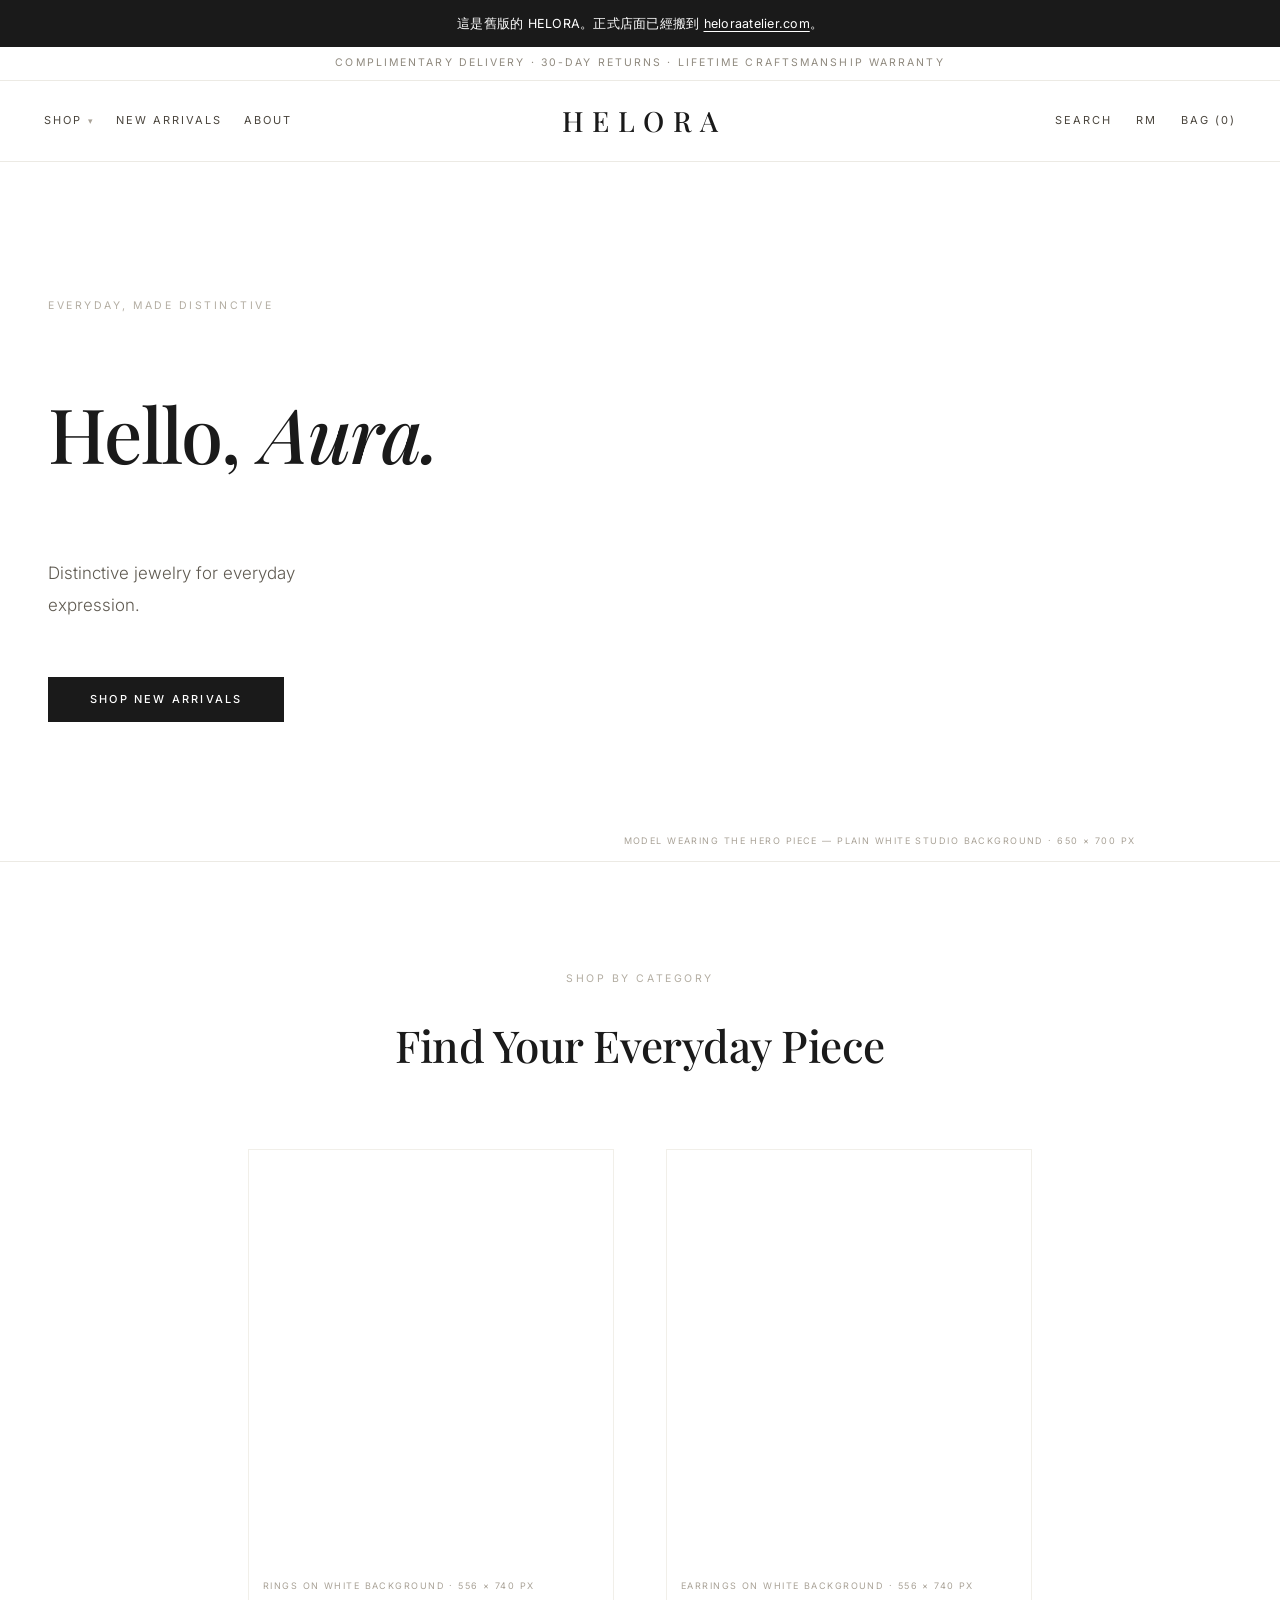
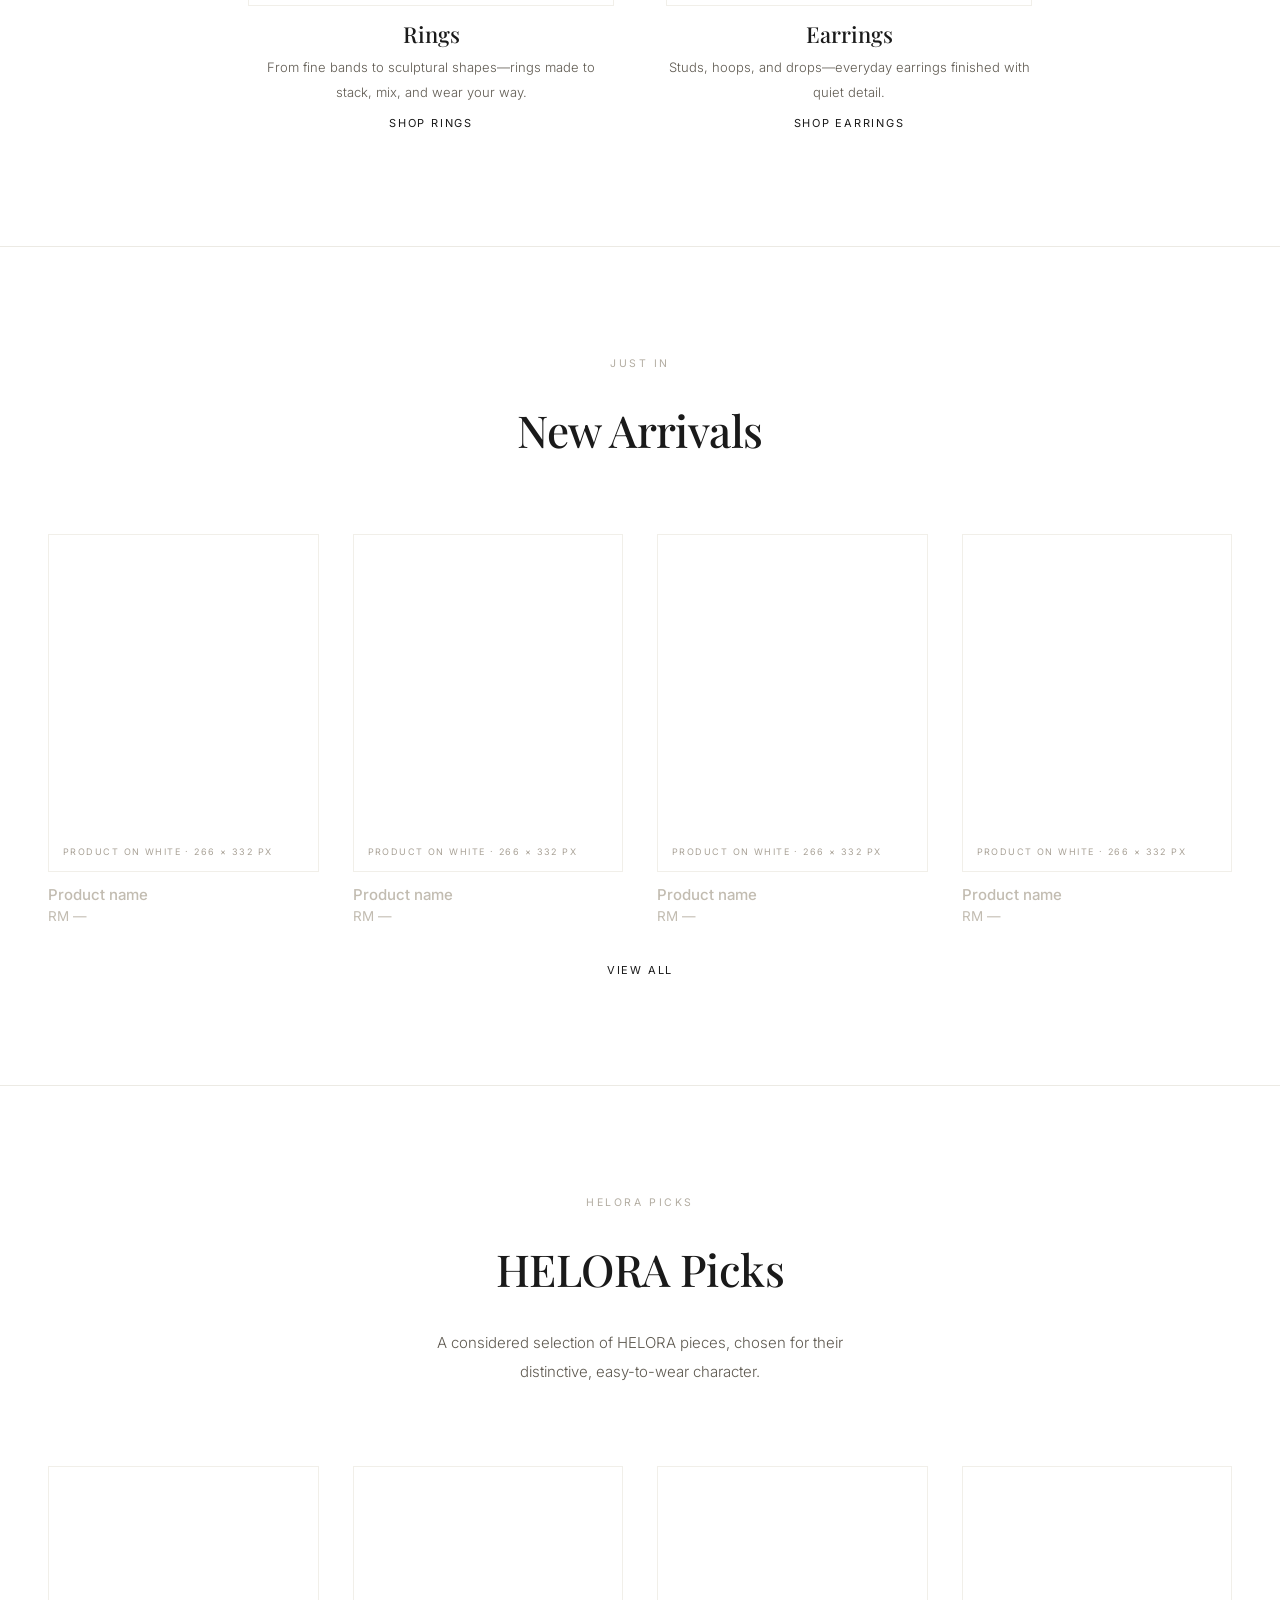
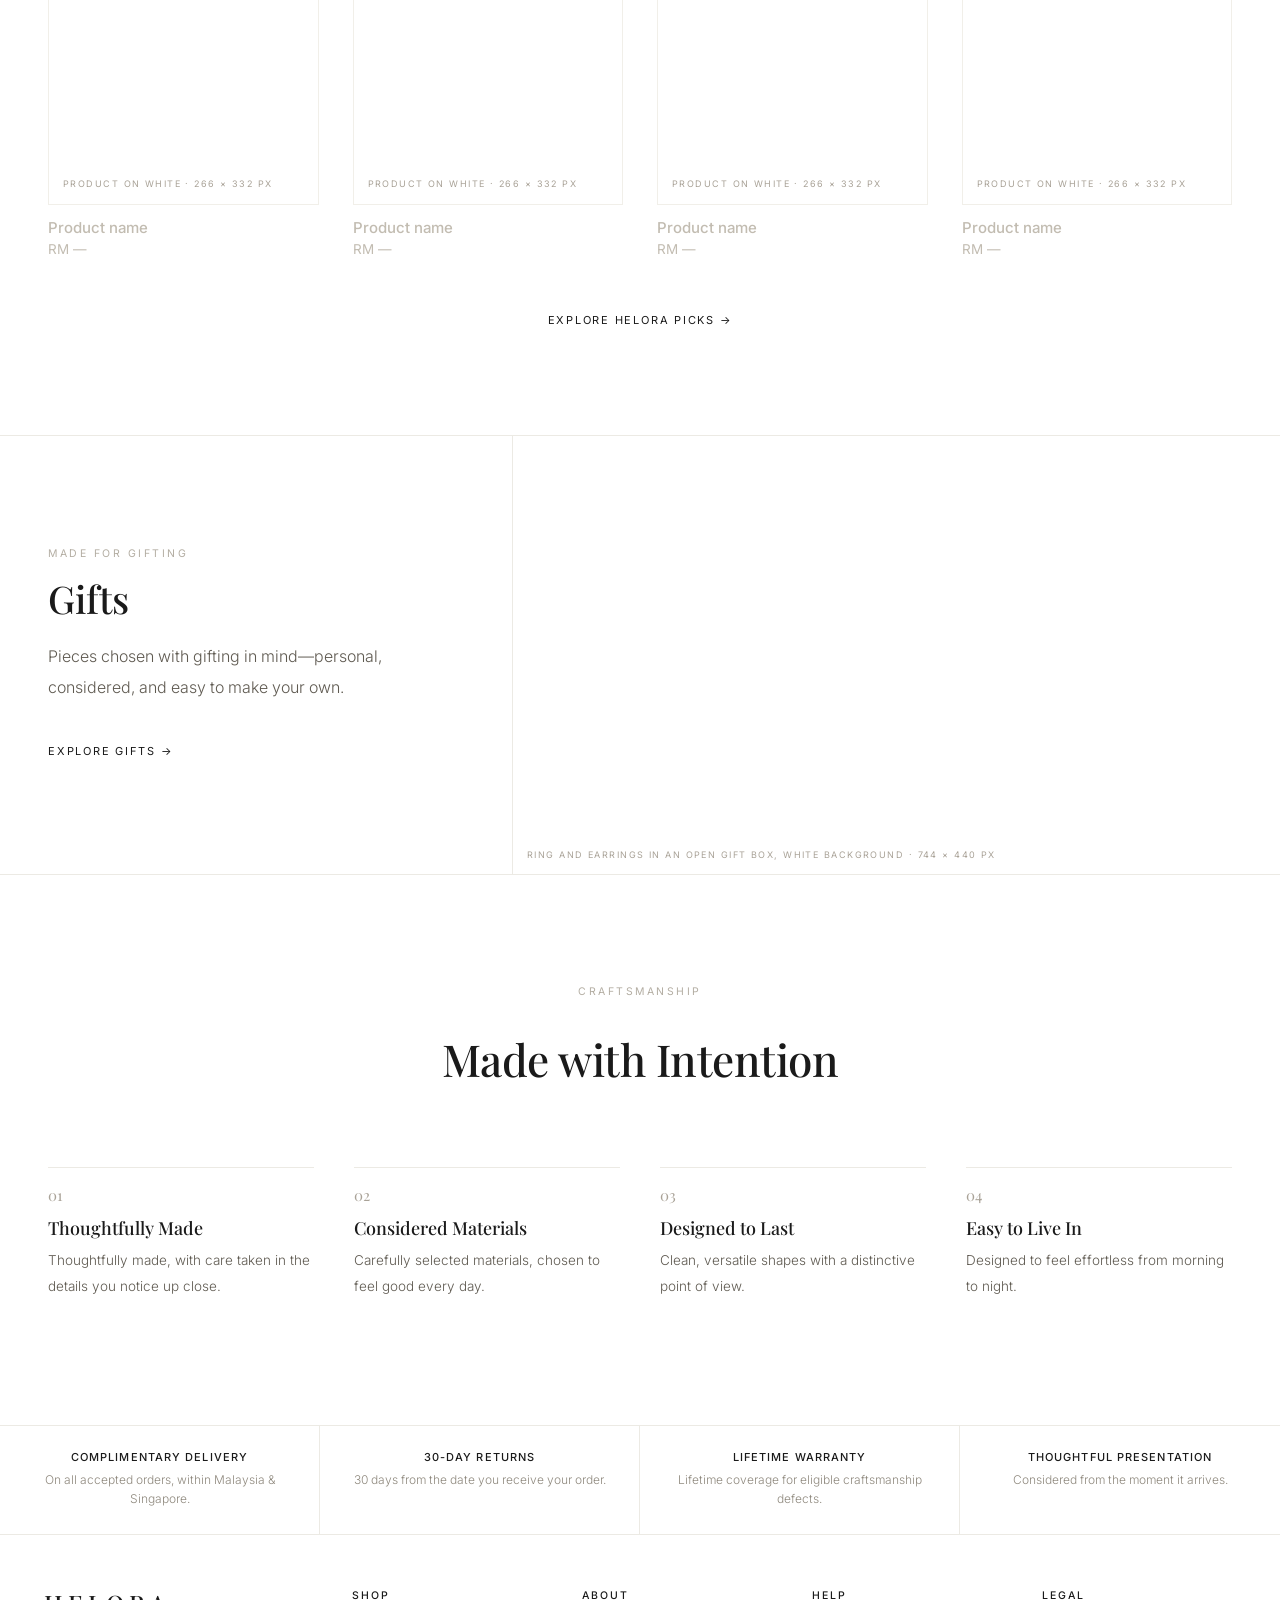
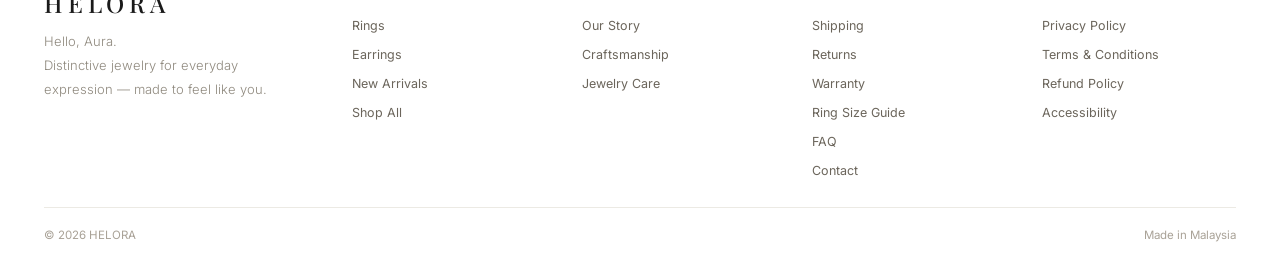
==== commit beb4f897: "Hand the storefront over to heloraatelier.com The shop customers see now lives at heloraatelier.com." ====
--- a/index.html
+++ b/index.html
@@ -6,6 +6,10 @@
 <title>HELORA — Hello, Aura.</title>
 <meta name="description" content="HELORA — distinctive jewelry for everyday expression. Rings and earrings in 925 sterling silver and 18K gold vermeil. Complimentary delivery across Malaysia &amp; Singapore.">
 <meta name="theme-color" content="#ffffff">
+<!-- 這個前台已經被 heloraatelier.com 取代，只留 /admin 在用。
+     擋住搜尋引擎，免得廢棄的版本跟正式店面在搜尋結果裡打架。 -->
+<meta name="robots" content="noindex, nofollow">
+<link rel="canonical" href="https://heloraatelier.com/">
 
 <meta property="og:type" content="website">
 <meta property="og:title" content="HELORA — Hello, Aura.">
@@ -20,6 +24,11 @@
 <link rel="stylesheet" href="./css/helora.css">
 </head>
 <body>
+
+<div class="moved">
+  這是舊版的 HELORA。正式店面已經搬到
+  <a href="https://heloraatelier.com">heloraatelier.com</a>。
+</div>
 
 <div id="notice"></div>
 <header id="hd"></header>
--- a/css/helora.css
+++ b/css/helora.css
@@ -333,6 +333,15 @@
 .prod-name  { font: 500 15px/1.4 var(--sans); color: var(--ink); }
 .prod-price { font: 400 13.5px/1.7 var(--sans); color: var(--body); }
 .prod-name.is-empty, .prod-price.is-empty { color: var(--ghost); }
+/* 特價時，舊價劃掉放在現價旁邊 */
+.price-was {
+  margin-left: 9px;
+  color: var(--soft);
+  text-decoration: line-through;
+  text-decoration-thickness: 1px;
+}
+.pd-price .price-was { font-size: .72em; margin-left: 12px; }
+
 .prod-add {
   margin-top: 12px;
   font: 400 10px/1 var(--sans);
@@ -414,6 +423,8 @@
 .pd-spec-row span:last-child  { color: var(--ink); text-align: right; }
 .pd-note { font: 400 12px/1.7 var(--sans); color: var(--soft); margin-top: 18px; }
 
+.pd-warn { font: 400 12.5px/1.6 var(--sans); color: #a4443a; margin: -10px 0 16px; }
+
 .pd-hygiene { font: 400 12px/1.7 var(--sans); color: var(--soft); margin-top: 18px; padding: 14px 16px; background: #fbfaf8; border: 1px solid var(--line-faint); }
 .pd-pair { font: 400 12.5px/1.6 var(--sans); color: var(--muted); margin: 18px 0 26px; }
 
@@ -507,6 +518,23 @@
 .pay-opt.is-on .pay-dot { border: 4px solid var(--ink); }
 .pay-n { font: 400 14px/1.4 var(--sans); color: var(--ink); flex: 1; }
 .pay-m { font: 400 11.5px/1.4 var(--sans); color: var(--soft); }
+
+.pay-note {
+  border: 1px solid var(--line);
+  background: #fbfaf8;
+  padding: 18px 20px;
+}
+.pay-note-t {
+  font: 500 12.5px/1.4 var(--sans);
+  color: var(--ink);
+  margin-bottom: 7px;
+}
+.pay-note p {
+  font: 300 13px/1.75 var(--sans);
+  color: var(--muted);
+  margin: 0;
+  max-width: 46ch;
+}
 
 .co-fine { font: 400 11.5px/1.7 var(--sans); color: var(--soft); margin-top: 16px; }
 
@@ -673,6 +701,18 @@
 
 .empty-note { grid-column: 1 / -1; text-align: center; padding: 60px 0; font: 300 15px/1.8 var(--sans); color: var(--soft); }
 
+/* 舊前台頂端的搬家通知 */
+.moved {
+  padding: 13px 20px;
+  background: var(--ink);
+  color: #fff;
+  text-align: center;
+  font: 400 12.5px/1.7 var(--sans);
+  letter-spacing: .02em;
+}
+.moved a { color: #fff; text-decoration: underline; text-underline-offset: 3px; }
+.moved a:hover { opacity: .75; }
+
 .banner {
   padding: 14px 20px;
   background: #fdf6e7;
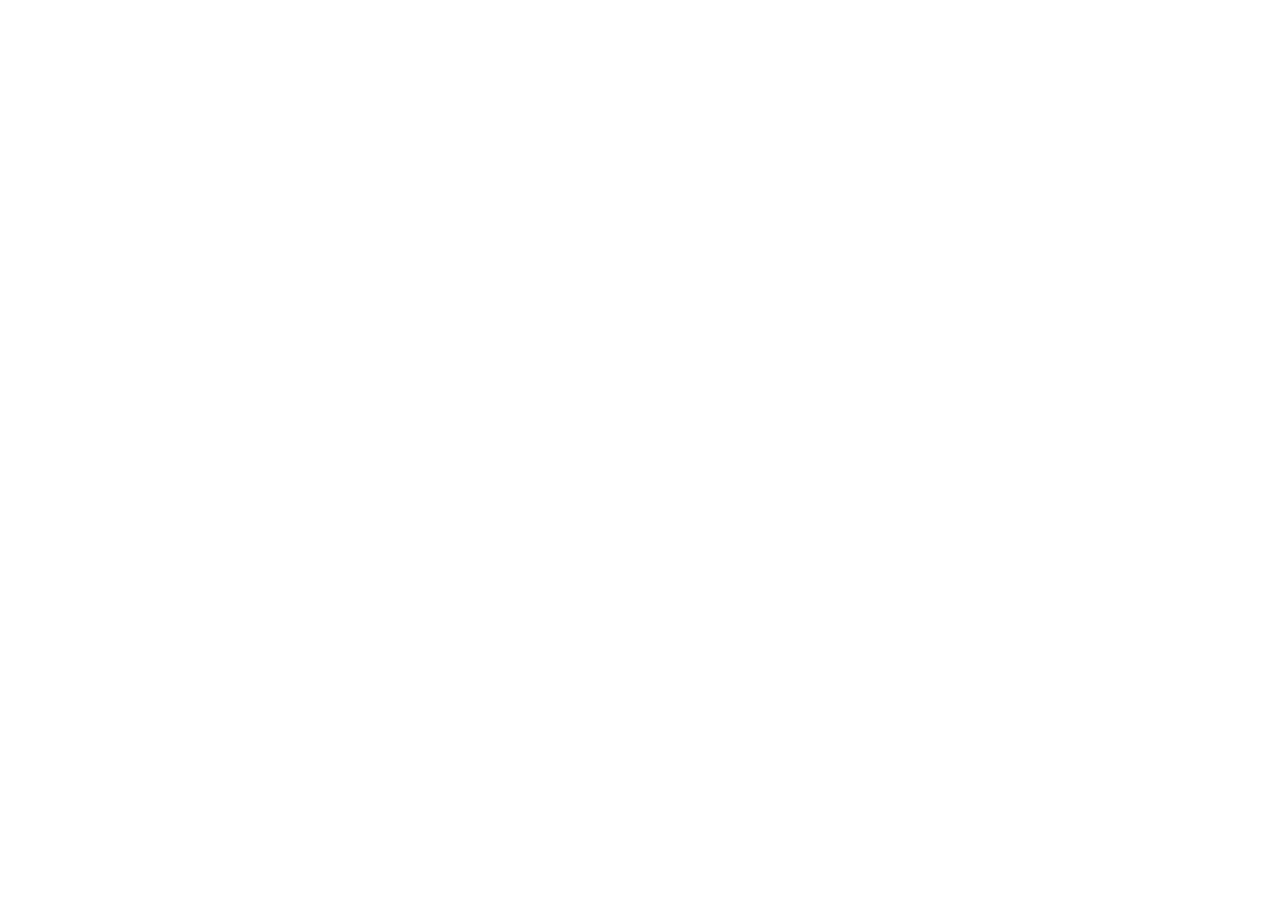
==== commit 5fe73069: "Retire the old storefront behind a redirect The shop lives at heloraatelier.com now, and a second co" ====
--- a/index.html
+++ b/index.html
@@ -3,46 +3,33 @@
 <head>
 <meta charset="utf-8">
 <meta name="viewport" content="width=device-width, initial-scale=1">
-<title>HELORA — Hello, Aura.</title>
-<meta name="description" content="HELORA — distinctive jewelry for everyday expression. Rings and earrings in 925 sterling silver and 18K gold vermeil. Complimentary delivery across Malaysia &amp; Singapore.">
-<meta name="theme-color" content="#ffffff">
-<!-- 這個前台已經被 heloraatelier.com 取代，只留 /admin 在用。
-     擋住搜尋引擎，免得廢棄的版本跟正式店面在搜尋結果裡打架。 -->
+<title>HELORA</title>
+
+<!-- 這個網域只留後台（/admin）在用。店面已經搬到 heloraatelier.com，
+     所以這頁只做一件事：把人和搜尋引擎都送過去。
+     舊版店面的程式還在 git 歷史裡，需要的話找得回來。 -->
 <meta name="robots" content="noindex, nofollow">
 <link rel="canonical" href="https://heloraatelier.com/">
+<meta http-equiv="refresh" content="0; url=https://heloraatelier.com/">
+<script>location.replace('https://heloraatelier.com/');</script>
 
-<meta property="og:type" content="website">
-<meta property="og:title" content="HELORA — Hello, Aura.">
-<meta property="og:description" content="Distinctive jewelry for everyday expression.">
-<meta name="twitter:card" content="summary_large_image">
-
-<link rel="icon" href="data:image/svg+xml,<svg xmlns='http://www.w3.org/2000/svg' viewBox='0 0 100 100'><rect width='100' height='100' fill='%23fff'/><text x='50' y='68' font-size='58' font-family='Georgia,serif' text-anchor='middle' fill='%231a1a1a'>H</text></svg>">
-
-<link rel="preconnect" href="https://fonts.googleapis.com">
-<link rel="preconnect" href="https://fonts.gstatic.com" crossorigin>
-<link href="https://fonts.googleapis.com/css2?family=Playfair+Display:ital,wght@0,400;0,500;0,600;1,400;1,500&family=Inter:wght@300;400;500;600&display=swap" rel="stylesheet">
-<link rel="stylesheet" href="./css/helora.css">
+<style>
+  body {
+    margin: 0; min-height: 100vh;
+    display: grid; place-items: center;
+    background: #f3ede4; color: #2d2721;
+    font: 400 15px/1.8 Manrope, system-ui, sans-serif;
+    text-align: center; padding: 24px;
+  }
+  .n { font: 500 26px/1 Georgia, serif; letter-spacing: .3em; text-indent: .3em; margin-bottom: 18px; }
+  a { color: #2d2721; }
+</style>
 </head>
 <body>
-
-<div class="moved">
-  這是舊版的 HELORA。正式店面已經搬到
-  <a href="https://heloraatelier.com">heloraatelier.com</a>。
-</div>
-
-<div id="notice"></div>
-<header id="hd"></header>
-<main id="main"></main>
-<footer id="ft"></footer>
-<div id="overlays"></div>
-
-<noscript>
-  <div style="padding:60px 24px;text-align:center;font:300 16px/1.9 Inter,system-ui,sans-serif;color:#5f5a51">
-    <div style="font:500 28px/1 'Playfair Display',Georgia,serif;letter-spacing:.3em;margin-bottom:20px">HELORA</div>
-    HELORA needs JavaScript switched on to show the collection. Please enable it and reload.
+  <!-- 只有在 JS 和 meta refresh 都失效時才看得到 -->
+  <div>
+    <div class="n">HELORA</div>
+    <p>店面已經搬到 <a href="https://heloraatelier.com/">heloraatelier.com</a></p>
   </div>
-</noscript>
-
-<script type="module" src="./js/app.js"></script>
 </body>
 </html>
